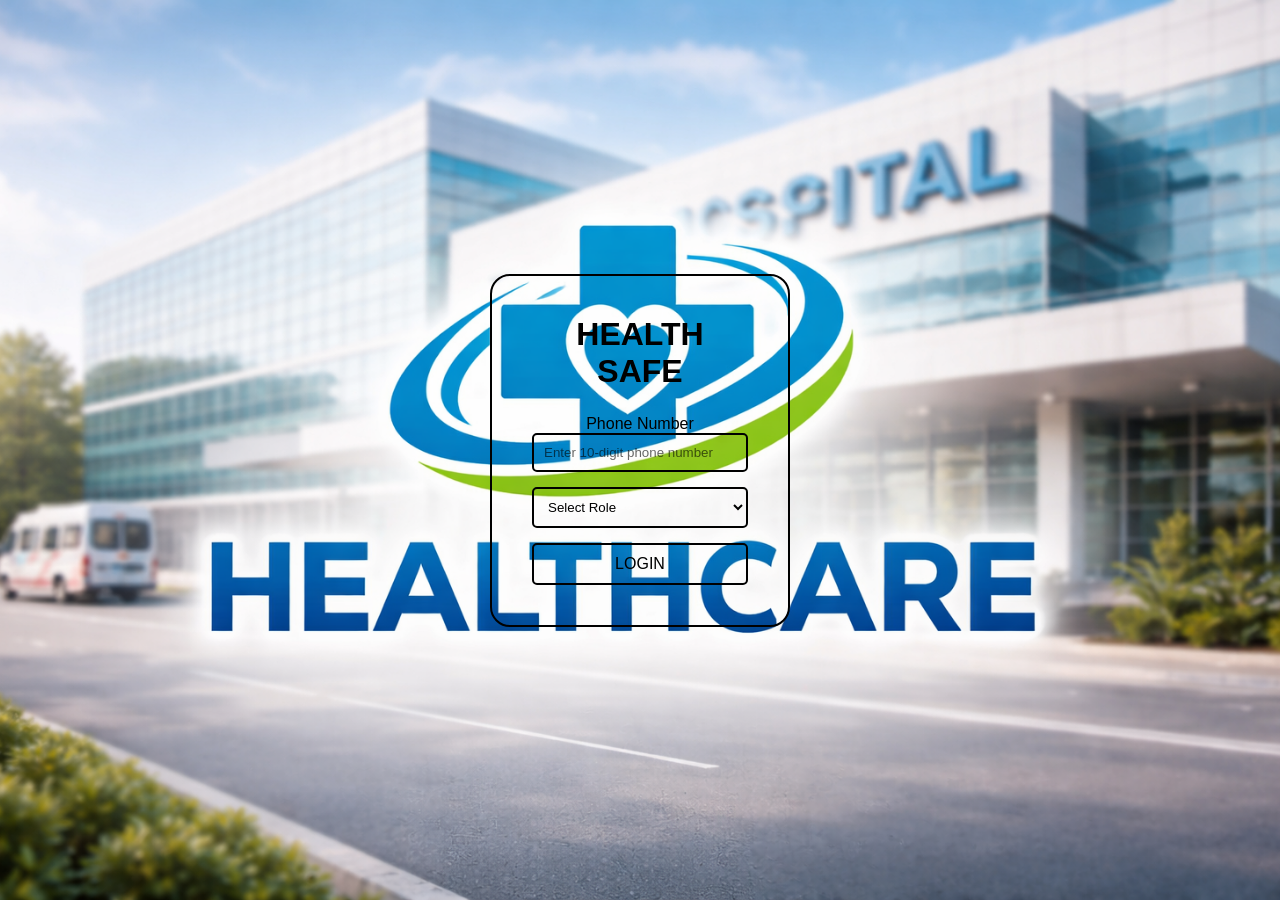
==== index.html @ be743a1d "Add files via upload" ====
<!DOCTYPE html>
<html lang="en">
<head>
    <meta charset="UTF-8">
    <meta name="viewport" content="width=device-width, initial-scale=1.0">
    <title>Health Safe</title>
    <link rel="stylesheet" href="style.css">
</head>
<body>

    <div class="container">
        <h1>HEALTH SAFE</h1>
       <form onsubmit="goToMain(event)">
        <label>Phone Number</label>
<input
    type="tel"
    id="phone"
    placeholder="Enter 10-digit phone number"
    maxlength="10"
    required
>

   

    <select id="role" required>
        <option value="">Select Role</option>
        <option value="patient">Patient</option>
        <option value="helper">Helper</option>
    </select>

    <button type="submit">LOGIN</button>
</form>
    </div>
    <script>
    function goToMain(event) {
    event.preventDefault(); // stop page refresh

    const phoneInput = document.getElementById("phone");
    const role = document.getElementById("role").value;

    const phone = phoneInput.value.trim();
    const phoneRegex = /^[0-9]{10}$/; // exactly 10 digits

    // Phone validation
    if (!phoneRegex.test(phone)) {
        alert("Please enter a valid 10-digit phone number");
        phoneInput.focus();
        return; // STOP here if invalid
    }

    // Store data
    localStorage.setItem("phone", phone);
    localStorage.setItem("userRole", role);

    // Redirect to common page
    window.location.href = "main.html";
}
document.getElementById("phone").addEventListener("input", function () {
    this.value = this.value.replace(/[^0-9]/g, "");
});


</script>

</body>
</html>
---- style.css ----
/* Reset default spacing */
* {
    margin: 0;
    padding: 0;
    box-sizing: border-box;
    font-family: Arial, sans-serif;
}

/* Center everything with background image */
body {
    height: 100vh;
    display: flex;
    justify-content: center;
    align-items: center;

    background-image: url("logo.png");
    background-size: cover;
    background-position: center;
    background-repeat: no-repeat;

    background-color: #f2f2f2;
}

/* Main card */
.container {
    background-color: transparent;
    padding: 40px;
    border-radius: 20px;
    border: 2px solid black;
    width: 300px;
    text-align: center;
}

/* Heading */
.container h1 {
    color: black;
    margin-bottom: 25px;
}

/* Inputs & select (default state) */
.container input,
.container select {
    width: 100%;
    padding: 10px;
    margin-bottom: 15px;
    border-radius: 5px;

    background-color: transparent;
    border: 2px solid black;
    color: black;

    outline: none;
}

/* Placeholder text */
.container input::placeholder {
    color: rgba(0, 0, 0, 0.6);
}

/* Input & select while typing / focused */
.container input:focus,
.container select:focus {
    background-color: black; /* bar turns black */
    color: white;            /* text visible */
    border-color: black;
}

/* Button */
.container button {
    width: 100%;
    padding: 10px;
    border-radius: 5px;
    border: 2px solid black;
    background: transparent;
    color: black;
    font-size: 16px;
    cursor: pointer;
}

/* Button hover */
.container button:hover {
    background-color: black;
    color: white;
}
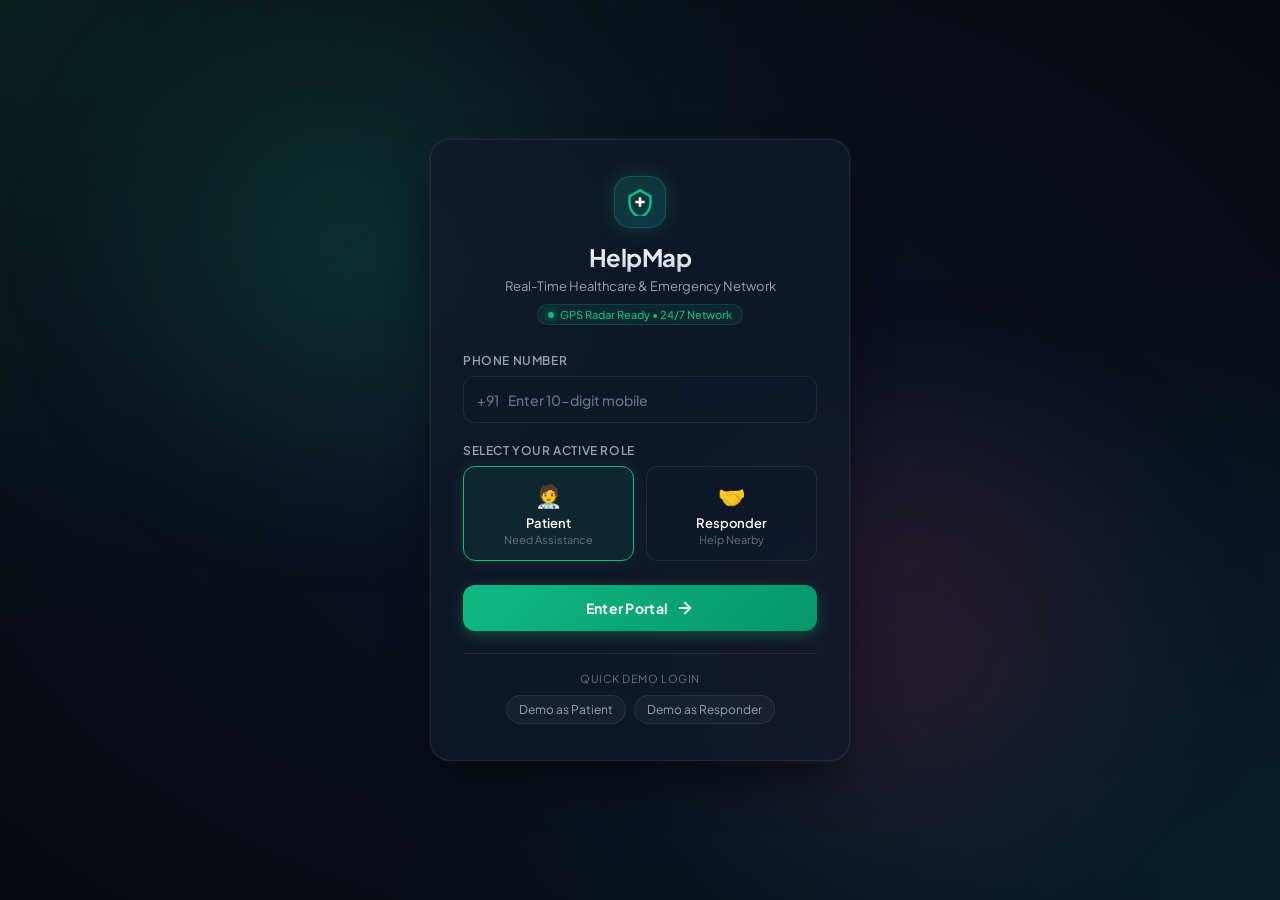
==== commit d7829124: "Redesign HelpMap with minimal dark aesthetic, 3-screen workflow, live telemetry and interactive rada" ====
--- a/index.html
+++ b/index.html
@@ -1,67 +1,158 @@
-<!DOCTYPE html>
-<html lang="en">
-<head>
-    <meta charset="UTF-8">
-    <meta name="viewport" content="width=device-width, initial-scale=1.0">
-    <title>Health Safe</title>
-    <link rel="stylesheet" href="style.css">
-</head>
-<body>
-
-    <div class="container">
-        <h1>HEALTH SAFE</h1>
-       <form onsubmit="goToMain(event)">
-        <label>Phone Number</label>
-<input
-    type="tel"
-    id="phone"
-    placeholder="Enter 10-digit phone number"
-    maxlength="10"
-    required
->
-
-   
-
-    <select id="role" required>
-        <option value="">Select Role</option>
-        <option value="patient">Patient</option>
-        <option value="helper">Helper</option>
-    </select>
-
-    <button type="submit">LOGIN</button>
-</form>
-    </div>
-    <script>
-    function goToMain(event) {
-    event.preventDefault(); // stop page refresh
-
-    const phoneInput = document.getElementById("phone");
-    const role = document.getElementById("role").value;
-
-    const phone = phoneInput.value.trim();
-    const phoneRegex = /^[0-9]{10}$/; // exactly 10 digits
-
-    // Phone validation
-    if (!phoneRegex.test(phone)) {
-        alert("Please enter a valid 10-digit phone number");
-        phoneInput.focus();
-        return; // STOP here if invalid
-    }
-
-    // Store data
-    localStorage.setItem("phone", phone);
-    localStorage.setItem("userRole", role);
-
-    // Redirect to common page
-    window.location.href = "main.html";
-}
-document.getElementById("phone").addEventListener("input", function () {
-    this.value = this.value.replace(/[^0-9]/g, "");
-});
-
-
-</script>
-
-</body>
-</html>
-
+<!DOCTYPE html>
+<html lang="en">
+<head>
+    <meta charset="UTF-8">
+    <meta name="viewport" content="width=device-width, initial-scale=1.0">
+    <title>HelpMap — Healthcare Emergency & Safety Network</title>
+    <meta name="description" content="Instant real-time healthcare emergency coordination connecting patients and community responders.">
+    <link rel="stylesheet" href="style.css">
+</head>
+<body>
+    <div class="bg-glow-1"></div>
+    <div class="bg-glow-2"></div>
+
+    <main class="login-card">
+        <header class="brand-header">
+            <div class="logo-badge">
+                <svg viewBox="0 0 24 24">
+                    <path d="M12 2L3 7v6c0 5.55 3.84 10.74 9 12 5.16-1.26 9-6.45 9-12V7l-9-5z"/>
+                    <path d="M12 8v8M8 12h8" stroke="#ffffff"/>
+                </svg>
+            </div>
+            <h1>HelpMap</h1>
+            <p>Real-Time Healthcare & Emergency Network</p>
+            <div class="status-pill">
+                <span class="status-dot"></span>
+                <span id="networkStatus">GPS Radar Ready • 24/7 Network</span>
+            </div>
+        </header>
+
+        <form id="loginForm" onsubmit="handleLogin(event)">
+            <div class="form-group">
+                <label for="phone">Phone Number</label>
+                <div class="input-wrapper">
+                    <span class="input-prefix">+91</span>
+                    <input 
+                        type="tel" 
+                        id="phone" 
+                        class="form-input" 
+                        placeholder="Enter 10-digit mobile" 
+                        maxlength="10" 
+                        required 
+                        autocomplete="tel"
+                    />
+                </div>
+            </div>
+
+            <div class="form-group">
+                <label>Select Your Active Role</label>
+                <div class="role-grid">
+                    <div class="role-option active" data-role="patient" onclick="selectRole('patient')">
+                        <span class="role-icon">🧑‍⚕️</span>
+                        <span class="role-title">Patient</span>
+                        <span class="role-desc">Need Assistance</span>
+                    </div>
+                    <div class="role-option" data-role="helper" onclick="selectRole('helper')">
+                        <span class="role-icon">🤝</span>
+                        <span class="role-title">Responder</span>
+                        <span class="role-desc">Help Nearby</span>
+                    </div>
+                </div>
+                <input type="hidden" id="selectedRole" value="patient">
+            </div>
+
+            <button type="submit" class="btn-submit" id="submitBtn">
+                <span>Enter Portal</span>
+                <svg width="18" height="18" viewBox="0 0 24 24" fill="none" stroke="currentColor" stroke-width="2.5" stroke-linecap="round" stroke-linejoin="round">
+                    <line x1="5" y1="12" x2="19" y2="12"></line>
+                    <polyline points="12 5 19 12 12 19"></polyline>
+                </svg>
+            </button>
+        </form>
+
+        <footer class="demo-bar">
+            <div class="demo-title">Quick Demo Login</div>
+            <div class="demo-chips">
+                <button type="button" class="demo-chip" onclick="quickLogin('patient')">Demo as Patient</button>
+                <button type="button" class="demo-chip" onclick="quickLogin('helper')">Demo as Responder</button>
+            </div>
+        </footer>
+    </main>
+
+    <script>
+        let currentRole = 'patient';
+
+        function selectRole(role) {
+            currentRole = role;
+            document.getElementById('selectedRole').value = role;
+            document.querySelectorAll('.role-option').forEach(el => {
+                if (el.dataset.role === role) {
+                    el.classList.add('active');
+                } else {
+                    el.classList.remove('active');
+                }
+            });
+        }
+
+        function handleLogin(event) {
+            event.preventDefault();
+            const phoneInput = document.getElementById("phone");
+            const phone = phoneInput.value.trim().replace(/\D/g, "");
+
+            if (phone.length !== 10) {
+                phoneInput.focus();
+                return;
+            }
+
+            localStorage.setItem("phone", phone);
+            localStorage.setItem("userRole", currentRole);
+            localStorage.setItem("userName", currentRole === 'patient' ? "Ramesh Kumar" : "Dr. Arvind (Responder)");
+
+            // Auto-redirect seamlessly
+            window.location.href = "main.html";
+        }
+
+        function quickLogin(role) {
+            const samplePhone = role === 'patient' ? "9876543210" : "9812345678";
+            document.getElementById("phone").value = samplePhone;
+            selectRole(role);
+            localStorage.setItem("phone", samplePhone);
+            localStorage.setItem("userRole", role);
+            localStorage.setItem("userName", role === 'patient' ? "Ramesh Kumar" : "Dr. Arvind (Responder)");
+            window.location.href = "main.html";
+        }
+
+        // Silent permissions setup on initial landing - never prompts repeatedly or nags
+        document.addEventListener("DOMContentLoaded", () => {
+            const phoneInput = document.getElementById("phone");
+            phoneInput.addEventListener("input", function() {
+                this.value = this.value.replace(/[^0-9]/g, "");
+            });
+
+            // Restore previous phone if exists
+            const savedPhone = localStorage.getItem("phone");
+            if (savedPhone) {
+                phoneInput.value = savedPhone;
+            }
+
+            // Silently request geolocation with immediate fallback
+            if (navigator.geolocation) {
+                navigator.geolocation.getCurrentPosition(
+                    (pos) => {
+                        const coords = { lat: pos.coords.latitude, lng: pos.coords.longitude };
+                        localStorage.setItem("userCoords", JSON.stringify(coords));
+                        const status = document.getElementById("networkStatus");
+                        if (status) status.textContent = "Live GPS Synced • Ready";
+                    },
+                    () => {
+                        // Silent fallback coordinates
+                        const fallbackCoords = { lat: 13.0827, lng: 80.2707 };
+                        localStorage.setItem("userCoords", JSON.stringify(fallbackCoords));
+                    },
+                    { timeout: 3000, enableHighAccuracy: true }
+                );
+            }
+        });
+    </script>
+</body>
+</html>
--- a/style.css
+++ b/style.css
@@ -1,84 +1,329 @@
-/* Reset default spacing */
-* {
-    margin: 0;
-    padding: 0;
-    box-sizing: border-box;
-    font-family: Arial, sans-serif;
-}
-
-/* Center everything with background image */
-body {
-    height: 100vh;
-    display: flex;
-    justify-content: center;
-    align-items: center;
-
-    background-image: url("logo.png");
-    background-size: cover;
-    background-position: center;
-    background-repeat: no-repeat;
-
-    background-color: #f2f2f2;
-}
-
-/* Main card */
-.container {
-    background-color: transparent;
-    padding: 40px;
-    border-radius: 20px;
-    border: 2px solid black;
-    width: 300px;
-    text-align: center;
-}
-
-/* Heading */
-.container h1 {
-    color: black;
-    margin-bottom: 25px;
-}
-
-/* Inputs & select (default state) */
-.container input,
-.container select {
-    width: 100%;
-    padding: 10px;
-    margin-bottom: 15px;
-    border-radius: 5px;
-
-    background-color: transparent;
-    border: 2px solid black;
-    color: black;
-
-    outline: none;
-}
-
-/* Placeholder text */
-.container input::placeholder {
-    color: rgba(0, 0, 0, 0.6);
-}
-
-/* Input & select while typing / focused */
-.container input:focus,
-.container select:focus {
-    background-color: black; /* bar turns black */
-    color: white;            /* text visible */
-    border-color: black;
-}
-
-/* Button */
-.container button {
-    width: 100%;
-    padding: 10px;
-    border-radius: 5px;
-    border: 2px solid black;
-    background: transparent;
-    color: black;
-    font-size: 16px;
-    cursor: pointer;
-}
-
-/* Button hover */
-.container button:hover {
-    background-color: black;
-    color: white;
-}
+@import url('https://fonts.googleapis.com/css2?family=Plus+Jakarta+Sans:wght@300;400;500;600;700;800&display=swap');
+
+:root {
+    --bg-primary: #07090e;
+    --bg-card: rgba(16, 24, 40, 0.75);
+    --border-glass: rgba(255, 255, 255, 0.08);
+    --border-focus: rgba(16, 185, 129, 0.5);
+    --text-primary: #f8fafc;
+    --text-secondary: #94a3b8;
+    --text-muted: #64748b;
+    --accent-emerald: #10b981;
+    --accent-emerald-glow: rgba(16, 185, 129, 0.25);
+    --accent-rose: #f43f5e;
+    --accent-cyan: #06b6d4;
+    --radius-lg: 20px;
+    --radius-md: 12px;
+}
+
+* {
+    margin: 0;
+    padding: 0;
+    box-sizing: border-box;
+    font-family: 'Plus Jakarta Sans', -apple-system, BlinkMacSystemFont, sans-serif;
+}
+
+body {
+    min-height: 100vh;
+    display: flex;
+    justify-content: center;
+    align-items: center;
+    background-color: var(--bg-primary);
+    background-image: 
+        radial-gradient(at 0% 0%, rgba(16, 185, 129, 0.12) 0px, transparent 50%),
+        radial-gradient(at 100% 100%, rgba(6, 182, 212, 0.12) 0px, transparent 50%),
+        radial-gradient(at 50% 50%, rgba(15, 23, 42, 0.8) 0px, transparent 100%);
+    color: var(--text-primary);
+    padding: 20px;
+    overflow-x: hidden;
+    position: relative;
+}
+
+/* Ambient glow blobs */
+.bg-glow-1, .bg-glow-2 {
+    position: absolute;
+    border-radius: 50%;
+    filter: blur(100px);
+    pointer-events: none;
+    z-index: 0;
+}
+.bg-glow-1 {
+    width: 320px;
+    height: 320px;
+    background: rgba(16, 185, 129, 0.15);
+    top: 10%;
+    left: 15%;
+}
+.bg-glow-2 {
+    width: 350px;
+    height: 350px;
+    background: rgba(244, 63, 94, 0.12);
+    bottom: 10%;
+    right: 15%;
+}
+
+.login-card {
+    position: relative;
+    z-index: 1;
+    width: 100%;
+    max-width: 420px;
+    background: var(--bg-card);
+    backdrop-filter: blur(20px);
+    -webkit-backdrop-filter: blur(20px);
+    border: 1px solid var(--border-glass);
+    border-radius: var(--radius-lg);
+    padding: 36px 32px;
+    box-shadow: 0 25px 50px -12px rgba(0, 0, 0, 0.6), 0 0 0 1px rgba(255, 255, 255, 0.05);
+    animation: fadeIn 0.6s cubic-bezier(0.16, 1, 0.3, 1);
+}
+
+@keyframes fadeIn {
+    from {
+        opacity: 0;
+        transform: translateY(16px);
+    }
+    to {
+        opacity: 1;
+        transform: translateY(0);
+    }
+}
+
+.brand-header {
+    text-align: center;
+    margin-bottom: 28px;
+}
+
+.logo-badge {
+    display: inline-flex;
+    align-items: center;
+    justify-content: center;
+    width: 52px;
+    height: 52px;
+    border-radius: 16px;
+    background: linear-gradient(135deg, rgba(16, 185, 129, 0.2), rgba(6, 182, 212, 0.2));
+    border: 1px solid rgba(16, 185, 129, 0.3);
+    margin-bottom: 14px;
+    box-shadow: 0 0 20px var(--accent-emerald-glow);
+}
+
+.logo-badge svg {
+    width: 28px;
+    height: 28px;
+    fill: none;
+    stroke: var(--accent-emerald);
+    stroke-width: 2.2;
+}
+
+.brand-header h1 {
+    font-size: 24px;
+    font-weight: 700;
+    letter-spacing: -0.02em;
+    background: linear-gradient(180deg, #ffffff 0%, #cbd5e1 100%);
+    -webkit-background-clip: text;
+    -webkit-text-fill-color: transparent;
+}
+
+.brand-header p {
+    font-size: 13px;
+    color: var(--text-secondary);
+    margin-top: 6px;
+}
+
+.status-pill {
+    display: inline-flex;
+    align-items: center;
+    gap: 6px;
+    background: rgba(16, 185, 129, 0.1);
+    border: 1px solid rgba(16, 185, 129, 0.2);
+    border-radius: 999px;
+    padding: 3px 10px;
+    font-size: 11px;
+    font-weight: 500;
+    color: var(--accent-emerald);
+    margin-top: 10px;
+}
+
+.status-dot {
+    width: 6px;
+    height: 6px;
+    border-radius: 50%;
+    background: var(--accent-emerald);
+    box-shadow: 0 0 8px var(--accent-emerald);
+    animation: pulseDot 2s infinite;
+}
+
+@keyframes pulseDot {
+    0%, 100% { opacity: 1; transform: scale(1); }
+    50% { opacity: 0.5; transform: scale(0.85); }
+}
+
+.form-group {
+    margin-bottom: 20px;
+}
+
+.form-group label {
+    display: block;
+    font-size: 12px;
+    font-weight: 600;
+    text-transform: uppercase;
+    letter-spacing: 0.05em;
+    color: var(--text-secondary);
+    margin-bottom: 8px;
+}
+
+.input-wrapper {
+    position: relative;
+    display: flex;
+    align-items: center;
+}
+
+.input-prefix {
+    position: absolute;
+    left: 14px;
+    font-size: 14px;
+    font-weight: 500;
+    color: var(--text-muted);
+    pointer-events: none;
+}
+
+.form-input {
+    width: 100%;
+    padding: 13px 14px 13px 44px;
+    background: rgba(15, 23, 42, 0.6);
+    border: 1px solid var(--border-glass);
+    border-radius: var(--radius-md);
+    color: var(--text-primary);
+    font-size: 15px;
+    font-weight: 500;
+    outline: none;
+    transition: all 0.2s ease;
+}
+
+.form-input:focus {
+    border-color: var(--accent-emerald);
+    box-shadow: 0 0 0 3px var(--accent-emerald-glow);
+    background: rgba(15, 23, 42, 0.9);
+}
+
+.form-input::placeholder {
+    color: var(--text-muted);
+    font-size: 14px;
+}
+
+/* Role Selector Grid */
+.role-grid {
+    display: grid;
+    grid-template-columns: 1fr 1fr;
+    gap: 12px;
+    margin-bottom: 24px;
+}
+
+.role-option {
+    cursor: pointer;
+    border: 1px solid var(--border-glass);
+    background: rgba(15, 23, 42, 0.5);
+    border-radius: var(--radius-md);
+    padding: 14px 12px;
+    text-align: center;
+    transition: all 0.2s ease;
+    user-select: none;
+}
+
+.role-option:hover {
+    border-color: rgba(255, 255, 255, 0.2);
+    background: rgba(30, 41, 59, 0.5);
+}
+
+.role-option.active {
+    border-color: var(--accent-emerald);
+    background: rgba(16, 185, 129, 0.1);
+    box-shadow: 0 0 15px rgba(16, 185, 129, 0.15);
+}
+
+.role-icon {
+    font-size: 22px;
+    margin-bottom: 6px;
+    display: block;
+}
+
+.role-title {
+    font-size: 13px;
+    font-weight: 600;
+    color: var(--text-primary);
+    display: block;
+}
+
+.role-desc {
+    font-size: 11px;
+    color: var(--text-muted);
+    margin-top: 2px;
+    display: block;
+}
+
+.btn-submit {
+    width: 100%;
+    padding: 14px;
+    border-radius: var(--radius-md);
+    border: none;
+    background: linear-gradient(135deg, #10b981 0%, #059669 100%);
+    color: #ffffff;
+    font-size: 14px;
+    font-weight: 700;
+    letter-spacing: 0.02em;
+    cursor: pointer;
+    transition: all 0.2s ease;
+    box-shadow: 0 4px 14px rgba(16, 185, 129, 0.35);
+    display: flex;
+    align-items: center;
+    justify-content: center;
+    gap: 8px;
+}
+
+.btn-submit:hover {
+    transform: translateY(-1px);
+    box-shadow: 0 6px 20px rgba(16, 185, 129, 0.45);
+    filter: brightness(1.08);
+}
+
+.btn-submit:active {
+    transform: translateY(0);
+}
+
+/* Quick Demo Bar */
+.demo-bar {
+    margin-top: 22px;
+    padding-top: 18px;
+    border-top: 1px solid var(--border-glass);
+    text-align: center;
+}
+
+.demo-title {
+    font-size: 11px;
+    color: var(--text-muted);
+    margin-bottom: 10px;
+    text-transform: uppercase;
+    letter-spacing: 0.05em;
+}
+
+.demo-chips {
+    display: flex;
+    justify-content: center;
+    gap: 8px;
+}
+
+.demo-chip {
+    padding: 6px 12px;
+    border-radius: 999px;
+    background: rgba(255, 255, 255, 0.04);
+    border: 1px solid var(--border-glass);
+    color: var(--text-secondary);
+    font-size: 12px;
+    cursor: pointer;
+    transition: all 0.15s ease;
+}
+
+.demo-chip:hover {
+    background: rgba(255, 255, 255, 0.1);
+    color: var(--text-primary);
+    border-color: rgba(255, 255, 255, 0.2);
+}
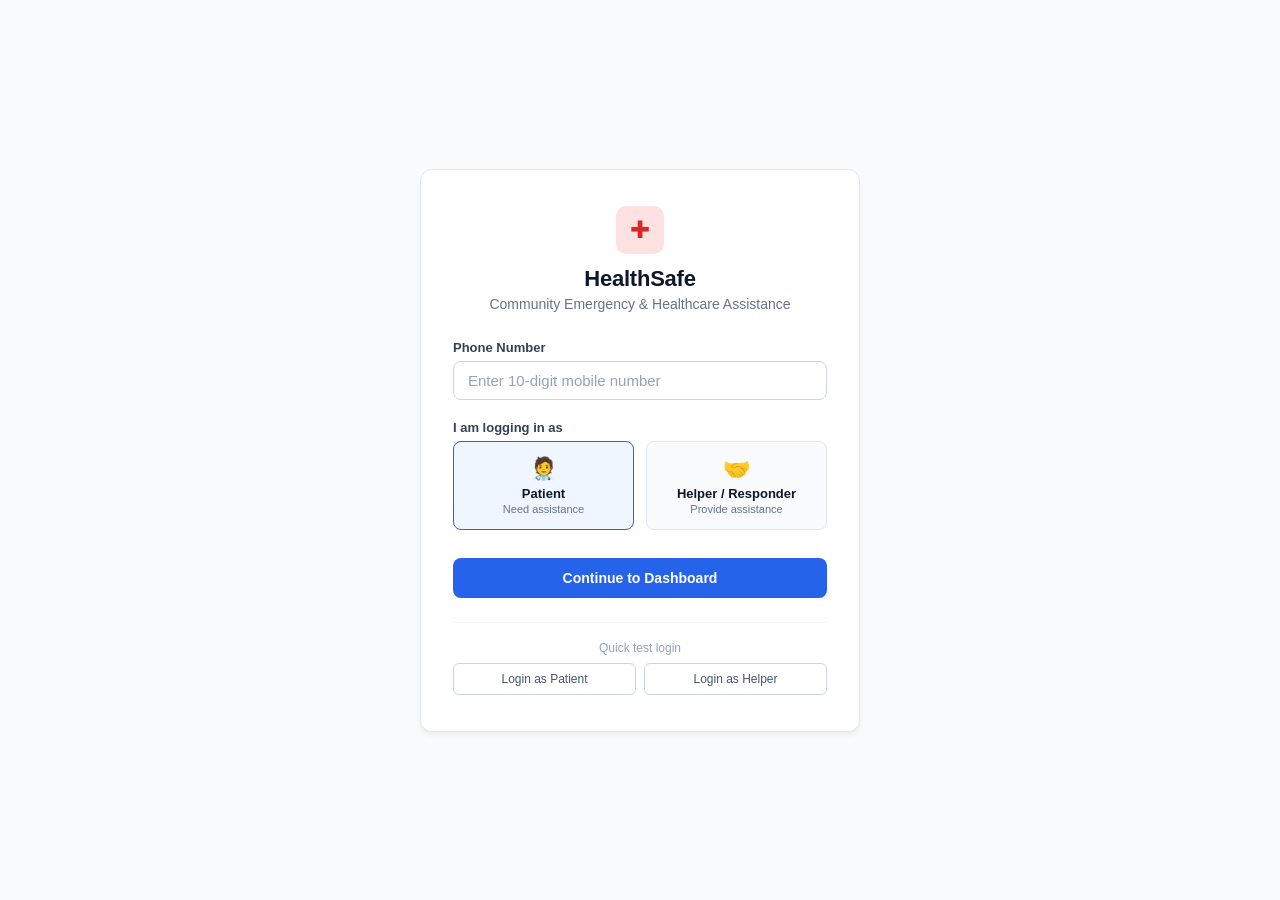
==== commit e59fa754: "Separate Patient and Helper dashboards with clean, minimal human-designed UI" ====
--- a/index.html
+++ b/index.html
@@ -3,151 +3,128 @@
 <head>
     <meta charset="UTF-8">
     <meta name="viewport" content="width=device-width, initial-scale=1.0">
-    <title>HelpMap — Healthcare Emergency & Safety Network</title>
-    <meta name="description" content="Instant real-time healthcare emergency coordination connecting patients and community responders.">
+    <title>HealthSafe — Login</title>
     <link rel="stylesheet" href="style.css">
 </head>
 <body>
-    <div class="bg-glow-1"></div>
-    <div class="bg-glow-2"></div>
 
-    <main class="login-card">
-        <header class="brand-header">
-            <div class="logo-badge">
-                <svg viewBox="0 0 24 24">
-                    <path d="M12 2L3 7v6c0 5.55 3.84 10.74 9 12 5.16-1.26 9-6.45 9-12V7l-9-5z"/>
-                    <path d="M12 8v8M8 12h8" stroke="#ffffff"/>
-                </svg>
-            </div>
-            <h1>HelpMap</h1>
-            <p>Real-Time Healthcare & Emergency Network</p>
-            <div class="status-pill">
-                <span class="status-dot"></span>
-                <span id="networkStatus">GPS Radar Ready • 24/7 Network</span>
-            </div>
+    <main class="login-container">
+        <header class="login-header">
+            <div class="logo-symbol">✚</div>
+            <h1>HealthSafe</h1>
+            <p>Community Emergency & Healthcare Assistance</p>
         </header>
 
         <form id="loginForm" onsubmit="handleLogin(event)">
             <div class="form-group">
                 <label for="phone">Phone Number</label>
-                <div class="input-wrapper">
-                    <span class="input-prefix">+91</span>
-                    <input 
-                        type="tel" 
-                        id="phone" 
-                        class="form-input" 
-                        placeholder="Enter 10-digit mobile" 
-                        maxlength="10" 
-                        required 
-                        autocomplete="tel"
-                    />
+                <input 
+                    type="tel" 
+                    id="phone" 
+                    class="input-field" 
+                    placeholder="Enter 10-digit mobile number" 
+                    maxlength="10" 
+                    required 
+                    autocomplete="tel"
+                />
+            </div>
+
+            <div class="form-group">
+                <label>I am logging in as</label>
+                <div class="role-options">
+                    <div class="role-card active" id="rolePatient" onclick="selectRole('patient')">
+                        <div class="role-icon">🧑‍⚕️</div>
+                        <div class="role-title">Patient</div>
+                        <div class="role-desc">Need assistance</div>
+                    </div>
+                    <div class="role-card" id="roleHelper" onclick="selectRole('helper')">
+                        <div class="role-icon">🤝</div>
+                        <div class="role-title">Helper / Responder</div>
+                        <div class="role-desc">Provide assistance</div>
+                    </div>
                 </div>
             </div>
 
-            <div class="form-group">
-                <label>Select Your Active Role</label>
-                <div class="role-grid">
-                    <div class="role-option active" data-role="patient" onclick="selectRole('patient')">
-                        <span class="role-icon">🧑‍⚕️</span>
-                        <span class="role-title">Patient</span>
-                        <span class="role-desc">Need Assistance</span>
-                    </div>
-                    <div class="role-option" data-role="helper" onclick="selectRole('helper')">
-                        <span class="role-icon">🤝</span>
-                        <span class="role-title">Responder</span>
-                        <span class="role-desc">Help Nearby</span>
-                    </div>
-                </div>
-                <input type="hidden" id="selectedRole" value="patient">
-            </div>
-
-            <button type="submit" class="btn-submit" id="submitBtn">
-                <span>Enter Portal</span>
-                <svg width="18" height="18" viewBox="0 0 24 24" fill="none" stroke="currentColor" stroke-width="2.5" stroke-linecap="round" stroke-linejoin="round">
-                    <line x1="5" y1="12" x2="19" y2="12"></line>
-                    <polyline points="12 5 19 12 12 19"></polyline>
-                </svg>
-            </button>
+            <button type="submit" class="btn-primary" id="loginBtn">Continue to Dashboard</button>
         </form>
 
-        <footer class="demo-bar">
-            <div class="demo-title">Quick Demo Login</div>
-            <div class="demo-chips">
-                <button type="button" class="demo-chip" onclick="quickLogin('patient')">Demo as Patient</button>
-                <button type="button" class="demo-chip" onclick="quickLogin('helper')">Demo as Responder</button>
+        <div class="demo-buttons">
+            <div class="demo-label">Quick test login</div>
+            <div class="demo-btn-group">
+                <button type="button" class="btn-secondary" onclick="quickLogin('patient')">Login as Patient</button>
+                <button type="button" class="btn-secondary" onclick="quickLogin('helper')">Login as Helper</button>
             </div>
-        </footer>
+        </div>
     </main>
 
     <script>
-        let currentRole = 'patient';
+        let selectedRole = 'patient';
 
         function selectRole(role) {
-            currentRole = role;
-            document.getElementById('selectedRole').value = role;
-            document.querySelectorAll('.role-option').forEach(el => {
-                if (el.dataset.role === role) {
-                    el.classList.add('active');
-                } else {
-                    el.classList.remove('active');
-                }
-            });
+            selectedRole = role;
+            document.getElementById('rolePatient').classList.toggle('active', role === 'patient');
+            document.getElementById('roleHelper').classList.toggle('active', role === 'helper');
         }
 
         function handleLogin(event) {
             event.preventDefault();
-            const phoneInput = document.getElementById("phone");
-            const phone = phoneInput.value.trim().replace(/\D/g, "");
+            const phone = document.getElementById("phone").value.trim().replace(/\D/g, "");
 
             if (phone.length !== 10) {
-                phoneInput.focus();
+                alert("Please enter a valid 10-digit phone number");
                 return;
             }
 
             localStorage.setItem("phone", phone);
-            localStorage.setItem("userRole", currentRole);
-            localStorage.setItem("userName", currentRole === 'patient' ? "Ramesh Kumar" : "Dr. Arvind (Responder)");
+            localStorage.setItem("userRole", selectedRole);
+            localStorage.setItem("userName", selectedRole === 'patient' ? "Ramesh Kumar" : "Dr. Arvind");
 
-            // Auto-redirect seamlessly
-            window.location.href = "main.html";
+            // Redirect to the distinct separate dashboard
+            if (selectedRole === 'patient') {
+                window.location.href = "patient.html";
+            } else {
+                window.location.href = "helper.html";
+            }
         }
 
         function quickLogin(role) {
+            selectRole(role);
             const samplePhone = role === 'patient' ? "9876543210" : "9812345678";
             document.getElementById("phone").value = samplePhone;
-            selectRole(role);
             localStorage.setItem("phone", samplePhone);
             localStorage.setItem("userRole", role);
-            localStorage.setItem("userName", role === 'patient' ? "Ramesh Kumar" : "Dr. Arvind (Responder)");
-            window.location.href = "main.html";
+            localStorage.setItem("userName", role === 'patient' ? "Ramesh Kumar" : "Dr. Arvind");
+
+            if (role === 'patient') {
+                window.location.href = "patient.html";
+            } else {
+                window.location.href = "helper.html";
+            }
         }
 
-        // Silent permissions setup on initial landing - never prompts repeatedly or nags
+        // Silent GPS detection with clean fallback coordinates (no nagging alerts)
         document.addEventListener("DOMContentLoaded", () => {
             const phoneInput = document.getElementById("phone");
             phoneInput.addEventListener("input", function() {
                 this.value = this.value.replace(/[^0-9]/g, "");
             });
 
-            // Restore previous phone if exists
             const savedPhone = localStorage.getItem("phone");
-            if (savedPhone) {
-                phoneInput.value = savedPhone;
-            }
+            if (savedPhone) phoneInput.value = savedPhone;
 
-            // Silently request geolocation with immediate fallback
             if (navigator.geolocation) {
                 navigator.geolocation.getCurrentPosition(
                     (pos) => {
-                        const coords = { lat: pos.coords.latitude, lng: pos.coords.longitude };
-                        localStorage.setItem("userCoords", JSON.stringify(coords));
-                        const status = document.getElementById("networkStatus");
-                        if (status) status.textContent = "Live GPS Synced • Ready";
+                        localStorage.setItem("userCoords", JSON.stringify({
+                            lat: pos.coords.latitude,
+                            lng: pos.coords.longitude
+                        }));
                     },
                     () => {
-                        // Silent fallback coordinates
-                        const fallbackCoords = { lat: 13.0827, lng: 80.2707 };
-                        localStorage.setItem("userCoords", JSON.stringify(fallbackCoords));
+                        localStorage.setItem("userCoords", JSON.stringify({
+                            lat: 13.0827,
+                            lng: 80.2707
+                        }));
                     },
                     { timeout: 3000, enableHighAccuracy: true }
                 );
--- a/style.css
+++ b/style.css
@@ -1,160 +1,60 @@
-@import url('https://fonts.googleapis.com/css2?family=Plus+Jakarta+Sans:wght@300;400;500;600;700;800&display=swap');
-
-:root {
-    --bg-primary: #07090e;
-    --bg-card: rgba(16, 24, 40, 0.75);
-    --border-glass: rgba(255, 255, 255, 0.08);
-    --border-focus: rgba(16, 185, 129, 0.5);
-    --text-primary: #f8fafc;
-    --text-secondary: #94a3b8;
-    --text-muted: #64748b;
-    --accent-emerald: #10b981;
-    --accent-emerald-glow: rgba(16, 185, 129, 0.25);
-    --accent-rose: #f43f5e;
-    --accent-cyan: #06b6d4;
-    --radius-lg: 20px;
-    --radius-md: 12px;
-}
-
+/* Clean, Minimalist, Human-Designed Web Stylesheet */
 * {
     margin: 0;
     padding: 0;
     box-sizing: border-box;
-    font-family: 'Plus Jakarta Sans', -apple-system, BlinkMacSystemFont, sans-serif;
+    font-family: -apple-system, BlinkMacSystemFont, "Segoe UI", Roboto, "Helvetica Neue", Arial, sans-serif;
 }
 
 body {
+    background-color: #f8fafc;
+    color: #1e293b;
     min-height: 100vh;
     display: flex;
     justify-content: center;
     align-items: center;
-    background-color: var(--bg-primary);
-    background-image: 
-        radial-gradient(at 0% 0%, rgba(16, 185, 129, 0.12) 0px, transparent 50%),
-        radial-gradient(at 100% 100%, rgba(6, 182, 212, 0.12) 0px, transparent 50%),
-        radial-gradient(at 50% 50%, rgba(15, 23, 42, 0.8) 0px, transparent 100%);
-    color: var(--text-primary);
     padding: 20px;
-    overflow-x: hidden;
-    position: relative;
 }
 
-/* Ambient glow blobs */
-.bg-glow-1, .bg-glow-2 {
-    position: absolute;
-    border-radius: 50%;
-    filter: blur(100px);
-    pointer-events: none;
-    z-index: 0;
-}
-.bg-glow-1 {
-    width: 320px;
-    height: 320px;
-    background: rgba(16, 185, 129, 0.15);
-    top: 10%;
-    left: 15%;
-}
-.bg-glow-2 {
-    width: 350px;
-    height: 350px;
-    background: rgba(244, 63, 94, 0.12);
-    bottom: 10%;
-    right: 15%;
+.login-container {
+    width: 100%;
+    max-width: 440px;
+    background: #ffffff;
+    border: 1px solid #e2e8f0;
+    border-radius: 12px;
+    padding: 36px 32px;
+    box-shadow: 0 4px 6px -1px rgba(0, 0, 0, 0.05), 0 2px 4px -2px rgba(0, 0, 0, 0.05);
 }
 
-.login-card {
-    position: relative;
-    z-index: 1;
-    width: 100%;
-    max-width: 420px;
-    background: var(--bg-card);
-    backdrop-filter: blur(20px);
-    -webkit-backdrop-filter: blur(20px);
-    border: 1px solid var(--border-glass);
-    border-radius: var(--radius-lg);
-    padding: 36px 32px;
-    box-shadow: 0 25px 50px -12px rgba(0, 0, 0, 0.6), 0 0 0 1px rgba(255, 255, 255, 0.05);
-    animation: fadeIn 0.6s cubic-bezier(0.16, 1, 0.3, 1);
-}
-
-@keyframes fadeIn {
-    from {
-        opacity: 0;
-        transform: translateY(16px);
-    }
-    to {
-        opacity: 1;
-        transform: translateY(0);
-    }
-}
-
-.brand-header {
+.login-header {
     text-align: center;
     margin-bottom: 28px;
 }
 
-.logo-badge {
+.logo-symbol {
+    width: 48px;
+    height: 48px;
+    background-color: #fee2e2;
+    color: #dc2626;
+    border-radius: 10px;
     display: inline-flex;
     align-items: center;
     justify-content: center;
-    width: 52px;
-    height: 52px;
-    border-radius: 16px;
-    background: linear-gradient(135deg, rgba(16, 185, 129, 0.2), rgba(6, 182, 212, 0.2));
-    border: 1px solid rgba(16, 185, 129, 0.3);
-    margin-bottom: 14px;
-    box-shadow: 0 0 20px var(--accent-emerald-glow);
+    font-size: 24px;
+    margin-bottom: 12px;
 }
 
-.logo-badge svg {
-    width: 28px;
-    height: 28px;
-    fill: none;
-    stroke: var(--accent-emerald);
-    stroke-width: 2.2;
+.login-header h1 {
+    font-size: 22px;
+    font-weight: 700;
+    color: #0f172a;
+    letter-spacing: -0.01em;
 }
 
-.brand-header h1 {
-    font-size: 24px;
-    font-weight: 700;
-    letter-spacing: -0.02em;
-    background: linear-gradient(180deg, #ffffff 0%, #cbd5e1 100%);
-    -webkit-background-clip: text;
-    -webkit-text-fill-color: transparent;
-}
-
-.brand-header p {
-    font-size: 13px;
-    color: var(--text-secondary);
-    margin-top: 6px;
-}
-
-.status-pill {
-    display: inline-flex;
-    align-items: center;
-    gap: 6px;
-    background: rgba(16, 185, 129, 0.1);
-    border: 1px solid rgba(16, 185, 129, 0.2);
-    border-radius: 999px;
-    padding: 3px 10px;
-    font-size: 11px;
-    font-weight: 500;
-    color: var(--accent-emerald);
-    margin-top: 10px;
-}
-
-.status-dot {
-    width: 6px;
-    height: 6px;
-    border-radius: 50%;
-    background: var(--accent-emerald);
-    box-shadow: 0 0 8px var(--accent-emerald);
-    animation: pulseDot 2s infinite;
-}
-
-@keyframes pulseDot {
-    0%, 100% { opacity: 1; transform: scale(1); }
-    50% { opacity: 0.5; transform: scale(0.85); }
+.login-header p {
+    font-size: 14px;
+    color: #64748b;
+    margin-top: 4px;
 }
 
 .form-group {
@@ -163,167 +63,130 @@
 
 .form-group label {
     display: block;
-    font-size: 12px;
+    font-size: 13px;
     font-weight: 600;
-    text-transform: uppercase;
-    letter-spacing: 0.05em;
-    color: var(--text-secondary);
-    margin-bottom: 8px;
+    color: #334155;
+    margin-bottom: 6px;
 }
 
-.input-wrapper {
-    position: relative;
-    display: flex;
-    align-items: center;
+.input-field {
+    width: 100%;
+    padding: 10px 14px;
+    background: #ffffff;
+    border: 1px solid #cbd5e1;
+    border-radius: 8px;
+    font-size: 15px;
+    color: #0f172a;
+    outline: none;
+    transition: border-color 0.15s ease, box-shadow 0.15s ease;
 }
 
-.input-prefix {
-    position: absolute;
-    left: 14px;
-    font-size: 14px;
-    font-weight: 500;
-    color: var(--text-muted);
-    pointer-events: none;
+.input-field:focus {
+    border-color: #2563eb;
+    box-shadow: 0 0 0 3px rgba(37, 99, 235, 0.15);
 }
 
-.form-input {
-    width: 100%;
-    padding: 13px 14px 13px 44px;
-    background: rgba(15, 23, 42, 0.6);
-    border: 1px solid var(--border-glass);
-    border-radius: var(--radius-md);
-    color: var(--text-primary);
-    font-size: 15px;
-    font-weight: 500;
-    outline: none;
-    transition: all 0.2s ease;
+.input-field::placeholder {
+    color: #94a3b8;
 }
 
-.form-input:focus {
-    border-color: var(--accent-emerald);
-    box-shadow: 0 0 0 3px var(--accent-emerald-glow);
-    background: rgba(15, 23, 42, 0.9);
-}
-
-.form-input::placeholder {
-    color: var(--text-muted);
-    font-size: 14px;
-}
-
-/* Role Selector Grid */
-.role-grid {
+/* Role Choice Cards */
+.role-options {
     display: grid;
     grid-template-columns: 1fr 1fr;
     gap: 12px;
-    margin-bottom: 24px;
+    margin-top: 6px;
 }
 
-.role-option {
-    cursor: pointer;
-    border: 1px solid var(--border-glass);
-    background: rgba(15, 23, 42, 0.5);
-    border-radius: var(--radius-md);
+.role-card {
+    border: 1.5px solid #e2e8f0;
+    background: #f8fafc;
+    border-radius: 8px;
     padding: 14px 12px;
     text-align: center;
-    transition: all 0.2s ease;
-    user-select: none;
+    cursor: pointer;
+    transition: all 0.15s ease;
 }
 
-.role-option:hover {
-    border-color: rgba(255, 255, 255, 0.2);
-    background: rgba(30, 41, 59, 0.5);
+.role-card:hover {
+    border-color: #cbd5e1;
+    background: #f1f5f9;
 }
 
-.role-option.active {
-    border-color: var(--accent-emerald);
-    background: rgba(16, 185, 129, 0.1);
-    box-shadow: 0 0 15px rgba(16, 185, 129, 0.15);
+.role-card.active {
+    border-color: #2563eb;
+    background: #eff6ff;
 }
 
 .role-icon {
     font-size: 22px;
-    margin-bottom: 6px;
-    display: block;
+    margin-bottom: 4px;
 }
 
 .role-title {
     font-size: 13px;
     font-weight: 600;
-    color: var(--text-primary);
-    display: block;
+    color: #0f172a;
 }
 
 .role-desc {
     font-size: 11px;
-    color: var(--text-muted);
+    color: #64748b;
     margin-top: 2px;
-    display: block;
 }
 
-.btn-submit {
+/* Action Buttons */
+.btn-primary {
     width: 100%;
-    padding: 14px;
-    border-radius: var(--radius-md);
+    padding: 12px;
+    border-radius: 8px;
     border: none;
-    background: linear-gradient(135deg, #10b981 0%, #059669 100%);
+    background: #2563eb;
     color: #ffffff;
     font-size: 14px;
-    font-weight: 700;
-    letter-spacing: 0.02em;
+    font-weight: 600;
     cursor: pointer;
-    transition: all 0.2s ease;
-    box-shadow: 0 4px 14px rgba(16, 185, 129, 0.35);
+    transition: background-color 0.15s ease;
+    margin-top: 8px;
+}
+
+.btn-primary:hover {
+    background: #1d4ed8;
+}
+
+.demo-buttons {
+    margin-top: 24px;
+    padding-top: 18px;
+    border-top: 1px solid #f1f5f9;
+    text-align: center;
+}
+
+.demo-label {
+    font-size: 12px;
+    color: #94a3b8;
+    margin-bottom: 8px;
+}
+
+.demo-btn-group {
     display: flex;
-    align-items: center;
-    justify-content: center;
     gap: 8px;
 }
 
-.btn-submit:hover {
-    transform: translateY(-1px);
-    box-shadow: 0 6px 20px rgba(16, 185, 129, 0.45);
-    filter: brightness(1.08);
-}
-
-.btn-submit:active {
-    transform: translateY(0);
-}
-
-/* Quick Demo Bar */
-.demo-bar {
-    margin-top: 22px;
-    padding-top: 18px;
-    border-top: 1px solid var(--border-glass);
-    text-align: center;
-}
-
-.demo-title {
-    font-size: 11px;
-    color: var(--text-muted);
-    margin-bottom: 10px;
-    text-transform: uppercase;
-    letter-spacing: 0.05em;
-}
-
-.demo-chips {
-    display: flex;
-    justify-content: center;
-    gap: 8px;
-}
-
-.demo-chip {
-    padding: 6px 12px;
-    border-radius: 999px;
-    background: rgba(255, 255, 255, 0.04);
-    border: 1px solid var(--border-glass);
-    color: var(--text-secondary);
+.btn-secondary {
+    flex: 1;
+    padding: 8px 12px;
+    background: #ffffff;
+    border: 1px solid #cbd5e1;
+    border-radius: 6px;
+    color: #475569;
     font-size: 12px;
+    font-weight: 500;
     cursor: pointer;
     transition: all 0.15s ease;
 }
 
-.demo-chip:hover {
-    background: rgba(255, 255, 255, 0.1);
-    color: var(--text-primary);
-    border-color: rgba(255, 255, 255, 0.2);
+.btn-secondary:hover {
+    background: #f8fafc;
+    color: #1e293b;
+    border-color: #94a3b8;
 }
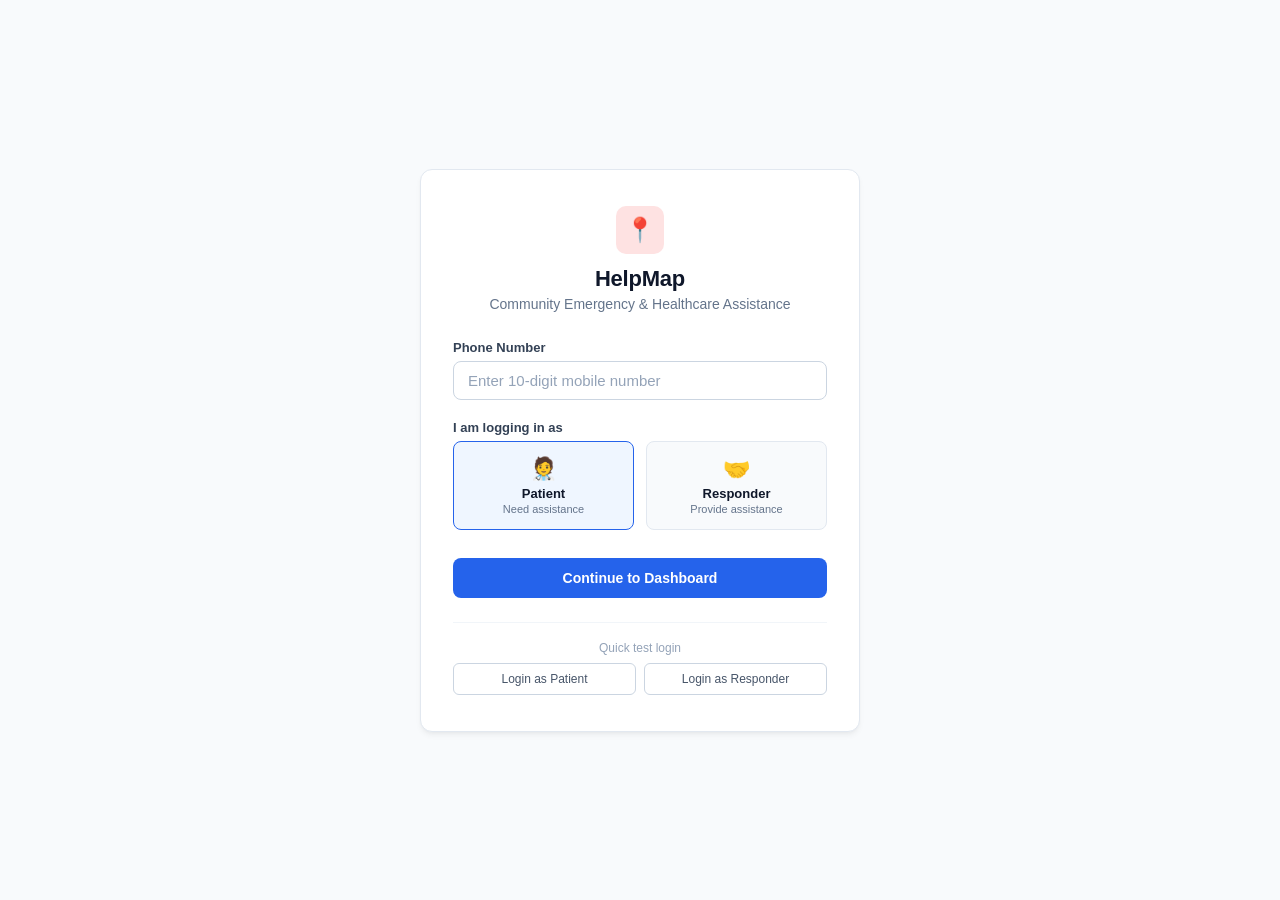
==== commit d0bba718: "Rename to HelpMap and integrate live interactive map into responder dashboard" ====
--- a/index.html
+++ b/index.html
@@ -3,15 +3,15 @@
 <head>
     <meta charset="UTF-8">
     <meta name="viewport" content="width=device-width, initial-scale=1.0">
-    <title>HealthSafe — Login</title>
+    <title>HelpMap — Login</title>
     <link rel="stylesheet" href="style.css">
 </head>
 <body>
 
     <main class="login-container">
         <header class="login-header">
-            <div class="logo-symbol">✚</div>
-            <h1>HealthSafe</h1>
+            <div class="logo-symbol">📍</div>
+            <h1>HelpMap</h1>
             <p>Community Emergency & Healthcare Assistance</p>
         </header>
 
@@ -39,7 +39,7 @@
                     </div>
                     <div class="role-card" id="roleHelper" onclick="selectRole('helper')">
                         <div class="role-icon">🤝</div>
-                        <div class="role-title">Helper / Responder</div>
+                        <div class="role-title">Responder</div>
                         <div class="role-desc">Provide assistance</div>
                     </div>
                 </div>
@@ -52,7 +52,7 @@
             <div class="demo-label">Quick test login</div>
             <div class="demo-btn-group">
                 <button type="button" class="btn-secondary" onclick="quickLogin('patient')">Login as Patient</button>
-                <button type="button" class="btn-secondary" onclick="quickLogin('helper')">Login as Helper</button>
+                <button type="button" class="btn-secondary" onclick="quickLogin('helper')">Login as Responder</button>
             </div>
         </div>
     </main>
@@ -79,7 +79,6 @@
             localStorage.setItem("userRole", selectedRole);
             localStorage.setItem("userName", selectedRole === 'patient' ? "Ramesh Kumar" : "Dr. Arvind");
 
-            // Redirect to the distinct separate dashboard
             if (selectedRole === 'patient') {
                 window.location.href = "patient.html";
             } else {
